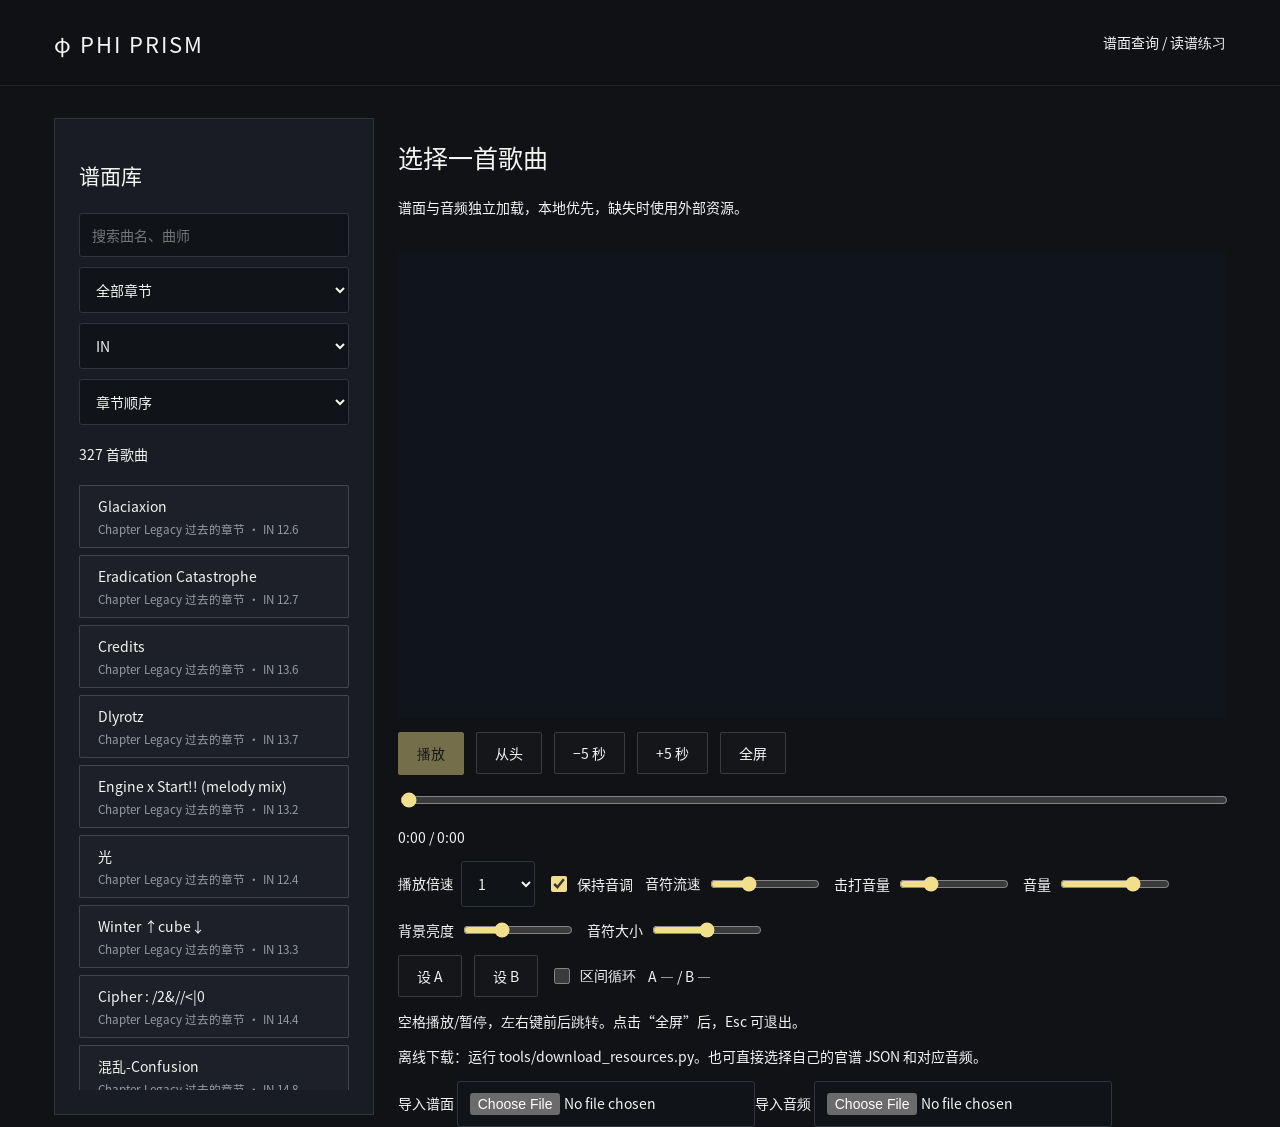
==== charts.html @ d4b22dca "Added chart viewer" ====
<!doctype html><html lang="zh-CN"><meta charset="utf-8"><meta name="viewport" content="width=device-width,initial-scale=1"><title>Phi Prism · 谱面练习</title><link rel="stylesheet" href="assets/style.css"><link rel="stylesheet" href="assets/charts.css"><script defer src="assets/charts-index.js"></script>
  <script defer src="assets/art.js?v=73f46f96a97d"></script>
  <script defer src="assets/art-data/part-001.js?v=73f46f96a97d"></script>
  <script defer src="assets/art-data/part-002.js?v=73f46f96a97d"></script>
  <script defer src="assets/art-data/part-003.js?v=73f46f96a97d"></script>
  <script defer src="assets/art-data/part-004.js?v=73f46f96a97d"></script>
  <script defer src="assets/art-data/part-005.js?v=73f46f96a97d"></script>
  <script defer src="assets/art-data/part-006.js?v=73f46f96a97d"></script>
  <script defer src="assets/art-data/part-007.js?v=73f46f96a97d"></script>
  <script defer src="assets/art-data/part-008.js?v=73f46f96a97d"></script>
  <script defer src="assets/art-data/part-009.js?v=73f46f96a97d"></script>
  <script defer src="assets/art-data/part-010.js?v=73f46f96a97d"></script>
  <script defer src="assets/art-data/part-011.js?v=73f46f96a97d"></script>
  <script defer src="assets/art-data/part-012.js?v=73f46f96a97d"></script>
  <script defer src="assets/art-data/part-013.js?v=73f46f96a97d"></script>
  <script defer src="assets/art-data/part-014.js?v=73f46f96a97d"></script>
  <script defer src="assets/art-data/part-015.js?v=73f46f96a97d"></script>
  <script defer src="assets/art-data/part-016.js?v=73f46f96a97d"></script>
  <script defer src="assets/art-data/part-017.js?v=73f46f96a97d"></script>
  <script defer src="assets/art-data/part-018.js?v=73f46f96a97d"></script>
  <script defer src="assets/art-data/part-019.js?v=73f46f96a97d"></script>
  <script defer src="assets/art-data/part-020.js?v=73f46f96a97d"></script>
  <script defer src="assets/art-data/part-021.js?v=73f46f96a97d"></script>
  <script defer src="assets/art-data/part-022.js?v=73f46f96a97d"></script>
  <script defer src="assets/art-data/part-023.js?v=73f46f96a97d"></script>
  <script defer src="assets/art-data/part-024.js?v=73f46f96a97d"></script>
  <script defer src="assets/art-data/part-025.js?v=73f46f96a97d"></script>
  <script defer src="assets/chart-engine.js"></script><script defer src="assets/chart-player.js"></script><body><header class="topbar"><a class="brand" href="index.html">φ PHI PRISM</a><span>谱面查询 / 读谱练习</span></header><main><div class="chart-browser"><aside class="panel"><h2>谱面库</h2><input id="query" placeholder="搜索曲名、曲师"><select id="chapter"><option value="">全部章节</option></select><select id="difficulty"><option>IN</option><option>EZ</option><option>HD</option><option>AT</option></select><select id="sort"><option value="chapter">章节顺序</option><option value="asc">定数从低到高</option><option value="desc">定数从高到低</option><option value="title">曲名</option></select><p id="count"></p><div id="songs"></div></aside><section><h1 id="title">选择一首歌曲</h1><p id="status" role="status">谱面与音频独立加载，本地优先，缺失时使用外部资源。</p><div id="stage"><canvas id="screen" width="1280" height="720"></canvas></div><audio id="audio" preload="auto"></audio><div class="controls"><button id="play" class="btn primary" disabled>播放</button><button id="restart" class="btn">从头</button><button id="back" class="btn">−5 秒</button><button id="forward" class="btn">+5 秒</button><button id="fullscreen" class="btn">全屏</button></div><input id="seek" type="range" min="0" max="1" step="0.01" value="0" aria-label="播放进度"><p id="time">0:00 / 0:00</p><div class="controls"><label>播放倍速 <select id="rate"><option>0.25</option><option>0.5</option><option>0.75</option><option selected>1</option><option>1.25</option><option>1.5</option><option>2</option></select></label><label><input id="pitch" type="checkbox" checked>保持音调</label><label>音符流速 <input id="speed" type="range" min="0.5" max="2" step="0.05" value="1"></label><label>击打音量 <input id="hits" type="range" min="0" max="0.8" step="0.05" value="0.2"></label><label>音量 <input id="volume" type="range" min="0" max="1" step="0.05" value="0.7"></label><label>背景亮度 <input id="brightness" type="range" min="0" max="0.6" step="0.05" value="0.2"></label><label>音符大小 <input id="size" type="range" min="0.5" max="1.5" step="0.05" value="1"></label></div><div class="controls"><button class="btn" id="markA">设 A</button><button class="btn" id="markB">设 B</button><label><input id="loop" type="checkbox">区间循环</label><span id="interval">A — / B —</span></div><p>空格播放/暂停，左右键前后跳转。点击“全屏”后，Esc 可退出。</p><p>离线下载：运行 tools/download_resources.py。也可直接选择自己的官谱 JSON 和对应音频。</p><label>导入谱面 <input type="file" id="chartFile" accept=".json"></label><label>导入音频 <input type="file" id="audioFile" accept="audio/*"></label></section></div></main></body></html>
---- assets/style.css ----
@font-face{font-family:PhiSans;src:url('PhiSans-Subset.woff') format('woff');font-weight:100 900;font-display:swap}
@font-face{font-family:Barlow;src:url('BarlowCondensed-SemiBold.ttf') format('truetype');font-weight:600;font-display:swap}
:root{color-scheme:dark;--bg:#101216;--surface:#191d23;--line:#30353d;--text:#f4f4f1;--muted:#959ca6;--accent:#f1df8b;--cyan:#91d4e2;--fc:#66ccff;--ez:#82c98c;--hd:#8abbe6;--in:#d880a4;--at:#bbbfc7;font-family:PhiSans,Inter,'Segoe UI','PingFang SC','Microsoft YaHei',sans-serif;font-synthesis:none}*{box-sizing:border-box}body{margin:0;background:var(--bg);color:var(--text);font-size:14px}button,input,select{font:inherit}button,a,input,select,summary{-webkit-tap-highlight-color:transparent}button{cursor:pointer}button{color:inherit}a{color:var(--accent);text-decoration:none}button:disabled{opacity:.45;cursor:wait}button:focus-visible,a:focus-visible,input:focus-visible,select:focus-visible,summary:focus-visible{outline:2px solid var(--cyan);outline-offset:4px}input,select{min-width:0;color:var(--text);background:#101318;border:1px solid var(--line);padding:11px 12px;border-radius:3px}input[type=checkbox]{accent-color:var(--accent);width:16px;height:16px}input[type=color]{height:40px;padding:4px;width:100%}input[type=range]{width:100%;accent-color:var(--accent);padding:0}svg{width:18px;height:18px;fill:none;stroke:currentColor;stroke-width:1.7;stroke-linecap:round;stroke-linejoin:round;flex-shrink:0}.svg-defs{position:absolute;width:0;height:0;overflow:hidden}[hidden]{display:none!important}.topbar{height:86px;border-bottom:1px solid #ffffff12;display:flex;align-items:center;justify-content:space-between;padding:0 4.2%;gap:28px;background:#101216ee}.brand{display:flex;align-items:center;gap:13px;color:var(--text);letter-spacing:2px;font-size:22px;white-space:nowrap}.brand b{font-weight:400;color:var(--accent)}.brand small{display:block;font-size:8px;letter-spacing:2.5px;margin-top:4px;color:var(--muted)}.brand-mark{font-size:45px;line-height:48px;font-family:Georgia,serif;color:var(--accent);width:40px;border-bottom:3px solid var(--accent);transform:skew(-9deg);text-align:center}.topbar nav{display:flex;align-items:stretch;align-self:stretch;gap:26px}.nav{background:none;border:0;border-bottom:2px solid transparent;padding:3px 0 0;color:var(--muted);white-space:nowrap;font-size:13px}.nav.active{color:var(--text);border-bottom-color:var(--accent)}.nav:hover{color:var(--accent)}.header-actions{display:flex;align-items:center;gap:14px}.status-dot{display:inline-block;width:6px;height:6px;background:var(--accent);border-radius:50%;box-shadow:0 0 8px #f1df8b38}.btn{display:inline-flex;justify-content:center;align-items:center;gap:9px;min-height:42px;padding:10px 18px;background:#ffffff05;border:1px solid #ffffff29;border-radius:2px;color:var(--text);font-weight:500;white-space:nowrap;transition:background .15s,border-color .15s}.btn:hover{background:#ffffff12;border-color:#ffffff66}.btn.primary{background:var(--accent);border:1px solid var(--accent);color:#191b1e}.btn.primary:hover{background:#fff0ad;border-color:#fff0ad}.btn.small{min-height:35px;padding:8px 12px;font-size:12px}.full{width:100%}.icon-btn{border:0;background:none;padding:8px;display:inline-flex;align-items:center;justify-content:center;color:var(--muted);border-radius:3px}.icon-btn:hover{background:#ffffff10;color:var(--text)}.text-btn{display:inline-flex;align-items:center;justify-content:center;gap:8px;border:0;background:none;padding:8px;color:var(--muted);font-size:13px}.text-btn:hover{color:var(--accent)}.text-link{border:0;background:none;padding:0;color:var(--accent);font-size:inherit;text-decoration:underline;text-underline-offset:4px}.danger{color:#ed9c9c}.muted{color:var(--muted)}main{max-width:1536px;margin:0 auto;padding:32px 4.2% 0}.hero{position:relative;isolation:isolate;overflow:hidden;background:#252b34;background-size:cover;background-position:center 44%;min-height:326px;border:1px solid #ffffff16;clip-path:polygon(0 0,100% 0,100% calc(100% - 25px),calc(100% - 25px) 100%,0 100%);padding:25px 32px}.hero:before{content:'';position:absolute;inset:0;background:linear-gradient(90deg,#101419e8,#11151bd6 45%,#11151b85),linear-gradient(0deg,#0a101ac9,transparent);z-index:-1}.hero-lines{position:absolute;right:20%;top:-40%;height:180%;width:180px;border-left:1px solid #ffffff16;border-right:1px solid #ffffff16;transform:skewX(-21deg);z-index:-1}.hero-top{display:flex;justify-content:space-between;align-items:center;gap:12px}.eyebrow{font-family:Barlow,'Arial Narrow',sans-serif;font-size:12px;letter-spacing:3px;font-weight:600;color:var(--muted)}.eyebrow.accent{color:var(--accent)}.source-tag{font-size:10px;letter-spacing:1px;padding:5px 8px;border:1px solid #ffffff27;color:#d5d7dc;background:#11151b40}.hero-body{display:flex;justify-content:space-between;align-items:center;margin:28px 0 22px;gap:22px}.identity{display:flex;align-items:center;gap:22px;min-width:0}.avatar{flex-shrink:0;display:grid;place-items:center;width:86px;height:86px;border:1px solid #e7deb867;background:#f1df8b0c;clip-path:polygon(12% 0,100% 0,88% 100%,0 100%);font-size:70px;color:var(--accent);font-family:Georgia,serif;background-size:cover;background-position:center}.profile-label{color:var(--muted);font-family:Barlow,sans-serif;font-size:12px;letter-spacing:2px}.profile-label span{display:inline-block;color:var(--accent);letter-spacing:1px;margin-left:12px}.identity h1{font-weight:500;margin:8px 0 9px;line-height:1.35;font-size:32px;word-break:break-word}.identity p{color:#b6bdc7;font-size:12px;margin:0;max-width:580px;line-height:1.7}.hero-rks{text-align:right;flex-shrink:0;padding-right:14px}.hero-rks>span{font-family:Barlow,sans-serif;letter-spacing:2px;font-size:12px;color:#c2c8cf}.hero-rks i{font-style:normal;font-size:10px;padding:1px 5px;color:var(--accent);border:1px solid #f1df8b70;margin-left:5px}.hero-rks strong{display:block;font-family:Barlow,sans-serif;font-weight:600;font-size:86px;line-height:1.1;letter-spacing:1px}.hero-rks em{font-style:normal;font-size:56px;color:var(--accent)}.hero-rks>div{font-size:10px;color:var(--muted);letter-spacing:.5px;margin-top:4px}.hero-bottom{display:flex;justify-content:space-between;align-items:center;border-top:1px solid #ffffff1b;padding-top:17px;gap:12px}.hero-bottom>span{font-size:11px;color:var(--muted)}.hero-bottom>div{display:flex;gap:20px;align-items:center}.onboarding{padding:38px;position:relative;overflow:hidden;display:flex;align-items:center;justify-content:space-between;border:1px solid var(--line);margin-top:28px;background:#181c22}.onboarding h2{font-weight:500;font-size:24px;margin:12px 0}.onboarding p{color:var(--muted);line-height:1.9;font-size:13px}.onboard-actions{display:flex;flex-direction:column;gap:12px;width:220px;z-index:1}.onboard-watermark{font-family:Georgia,serif;position:absolute;right:25%;top:-70px;font-size:320px;color:#ffffff03;transform:rotate(-12deg)}.metrics{display:grid;grid-template-columns:repeat(4,1fr);border:1px solid var(--line);margin-top:24px;background:#161a20}.metric{padding:20px 24px;border-right:1px solid var(--line);position:relative}.metric:last-child{border-right:0}.metric-label{font-size:11px;color:var(--muted);display:flex;justify-content:space-between}.metric-label i{font-style:normal;color:#ffffff30;font-family:Barlow;font-size:12px;letter-spacing:1px}.metric strong{font-family:Barlow,sans-serif;font-size:36px;display:block;margin-top:5px;font-weight:600}.metric strong span{font-size:15px;color:var(--muted);margin-left:5px}.metric strong.gold{color:var(--accent)}.metric p{font-size:10px;color:var(--muted);margin:4px 0 0}.section-heading{display:flex;align-items:center;justify-content:space-between;margin:38px 0 24px;gap:12px}.section-heading h2{font-size:23px;font-weight:500;margin:7px 0 0}.workspace-actions{display:flex;gap:8px}.toolbar{display:flex;align-items:center;justify-content:space-between;gap:14px;flex-wrap:wrap;margin-bottom:20px}.segments{display:flex;align-items:center;gap:4px;padding:4px;background:#1b1f25;border:1px solid var(--line)}.segment{border:0;background:none;color:var(--muted);padding:8px 17px;font-size:12px;min-height:32px}.segment.active{background:#eeeeea;color:#15181e}.segment:hover:not(.active){color:var(--accent);background:#ffffff05}.custom-n{width:68px;font-size:12px;min-height:32px;height:32px;padding:5px 8px}.toolbar-note{font-size:11px;color:var(--muted);line-height:1.8}.subheading{display:flex;align-items:center;justify-content:space-between;margin:26px 0 16px;gap:12px}.subheading h3{font-family:Barlow,sans-serif;font-size:21px;letter-spacing:2px;margin:0;font-weight:600}.subheading h3 span{font-family:inherit;font-size:12px;letter-spacing:1px;color:var(--muted);margin-left:10px}.subheading>span{font-size:11px;color:var(--muted)}.phi-heading h3{color:var(--accent)}.score-grid{display:grid;grid-template-columns:repeat(3,minmax(0,1fr));gap:16px}.score-card{border:1px solid #ffffff18;background:#202730;position:relative;overflow:hidden;isolation:isolate;min-width:0;text-align:left;padding:0;cursor:pointer;transition:border-color .18s,transform .18s;clip-path:polygon(0 0,100% 0,100% calc(100% - 13px),calc(100% - 13px) 100%,0 100%)}.score-card:hover{border-color:#f1df8b8a;transform:translateY(-3px)}.score-card .cover{position:absolute;width:100%;height:100%;inset:0;object-fit:cover;z-index:-3;opacity:.68;transition:transform .4s}.score-card:hover .cover{transform:scale(1.05)}.score-card:after{content:'';position:absolute;inset:0;z-index:-2;background:linear-gradient(90deg,#10151cc7,#10151c39),linear-gradient(0deg,#0b111bef,transparent 95%)}.card-top{display:flex;justify-content:space-between;align-items:center;height:36px;padding:0 15px;background:linear-gradient(90deg,#11182078,transparent)}.rank-no{font-family:Barlow,sans-serif;font-size:15px;letter-spacing:1px;color:#e4e7ec}.level{font-family:Barlow,sans-serif;font-weight:600;display:inline-flex;align-items:center;justify-content:center;gap:6px;min-width:51px;font-size:13px;padding:3px 7px;background:var(--level);color:#10151b;transform:skew(-10deg);white-space:nowrap}.level small{font-size:12px}.lv-EZ{--level:var(--ez)}.lv-HD{--level:var(--hd)}.lv-IN{--level:var(--in)}.lv-AT{--level:var(--at)}.card-main{padding:9px 16px 8px}.song-title{font-size:15px;font-weight:600;margin:0 0 3px;white-space:nowrap;overflow:hidden;text-overflow:ellipsis;line-height:1.5}.song-artist{font-size:10px;color:#bcc3cd;white-space:nowrap;overflow:hidden;text-overflow:ellipsis}.card-result{display:flex;align-items:center;justify-content:space-between;margin-top:10px}.score-number{font-family:Barlow,sans-serif;font-size:34px;letter-spacing:1px;line-height:1.2;font-weight:600}.card-grade{font-family:Barlow,sans-serif;font-size:33px;font-style:italic;color:#e1e4e9;padding-right:2px}.card-grade.phi{font-family:Georgia,serif;color:var(--accent);font-size:36px}.card-grade.fc{color:var(--fc)}.full-combo{color:var(--fc)!important}.card-stats{display:flex;justify-content:space-between;margin-top:1px;font-family:Barlow,sans-serif;font-size:15px;letter-spacing:.7px}.card-stats small{font-family:'Segoe UI',sans-serif;font-size:9px;letter-spacing:1px;color:#c2c7d1;margin-right:5px}.card-hint{border-top:1px solid #ffffff18;padding:8px 16px;font-size:10px;color:#d5d8de;display:flex;justify-content:space-between;gap:4px;background:#0b101853}.card-hint b{color:var(--accent);font-weight:500}.phi-card{border-color:#f1df8b66}.phi-card .card-top{background:linear-gradient(90deg,#9d862b45,transparent)}.empty-slot{height:208px;display:grid;place-content:center;text-align:center;border:1px dashed #4d4940;background:#f1df8b04;color:var(--muted);gap:8px}.empty-slot b{font-family:Georgia,serif;font-size:36px;color:#f1df8b44;font-weight:400}.empty-slot span{font-size:11px}.notice{border-left:2px solid var(--accent);background:#f1df8b08;padding:12px 16px;color:#d3cbb0;font-size:12px;line-height:1.9;margin:18px 0}.data-note{color:#777f8a;font-size:10px;line-height:1.9;margin:28px 0;text-align:center}.filterbar{display:flex;gap:10px;flex-wrap:wrap;margin-bottom:18px;align-items:center}.searchbox{position:relative;flex:1;min-width:200px}.searchbox svg{position:absolute;left:12px;top:12px;color:var(--muted)}.searchbox input{padding-left:39px;width:100%}.filterbar select{font-size:12px;max-width:240px}.range-input{width:79px;font-size:12px}.results-note{font-size:12px;color:var(--muted);margin:16px 0}.library-grid{display:grid;grid-template-columns:repeat(4,minmax(0,1fr));gap:16px}.song-tile{padding:0;background:#191e25;border:1px solid var(--line);text-align:left;overflow:hidden}.song-tile:hover{border-color:var(--accent)}.song-tile .tile-art{width:100%;aspect-ratio:16/8.5;object-fit:cover;display:block;background:#232d38}.tile-info{padding:14px}.tile-info h3{font-size:13px;white-space:nowrap;text-overflow:ellipsis;overflow:hidden;margin:0 0 5px}.tile-info p{font-size:10px;color:var(--muted);margin:0 0 12px;white-space:nowrap;text-overflow:ellipsis;overflow:hidden}.tile-levels{display:flex;gap:4px;flex-wrap:wrap}.tile-levels .level{font-size:10px;min-width:38px;padding:3px 5px}.tile-levels .level.unplayed{opacity:.4}.pagination{display:flex;gap:12px;align-items:center;justify-content:center;margin:25px 0}.pagination span{font-family:Barlow;font-size:15px;color:var(--muted)}.stats-panels{display:grid;grid-template-columns:1.4fr 1fr;gap:20px}.panel{padding:24px;background:#191d23;border:1px solid var(--line);min-width:0}.panel h3{font-size:15px;font-weight:500;margin:0 0 22px}.panel h3 small{font-family:Barlow;font-size:11px;letter-spacing:2px;color:var(--muted);margin-left:10px}.table-wrap{overflow-x:auto}table{width:100%;border-collapse:collapse;text-align:left;font-size:12px}th{font-weight:400;color:var(--muted);font-size:10px;padding:12px 10px;border-bottom:1px solid var(--line);white-space:nowrap}td{padding:14px 10px;border-bottom:1px solid #ffffff0a;white-space:nowrap}td.num{font-family:Barlow;font-size:18px}.stat-row{display:flex;align-items:center;gap:12px;margin-bottom:15px}.stat-row>strong{width:30px;font-family:Barlow;font-size:21px;font-weight:600}.stat-row>span{width:40px;text-align:right;font-family:Barlow;font-size:17px}.bar{height:7px;flex:1;background:#ffffff08;overflow:hidden}.bar i{display:block;background:var(--accent);height:100%}.large-panel{margin-top:20px}.chart-svg{width:100%;height:auto;display:block}.history-actions{display:flex;justify-content:space-between;gap:10px;margin-bottom:20px;align-items:center}.history-grid{display:grid;grid-template-columns:1fr 1.3fr;gap:20px}.snapshot{padding:15px 0;border-bottom:1px solid var(--line);display:flex;gap:15px;justify-content:space-between;align-items:center}.snapshot p{margin:3px 0;font-size:11px;color:var(--muted)}.snapshot strong{font-family:Barlow;font-size:23px;color:var(--accent)}.gain{font-family:Barlow;font-size:17px;color:var(--cyan)}.empty{text-align:center;padding:55px 20px;background:#ffffff02;border:1px dashed var(--line);color:var(--muted);line-height:2}.empty strong{display:block;font-size:16px;font-weight:500;color:var(--text)}.suggest-head{display:flex;gap:10px;align-items:center;flex-wrap:wrap;margin-bottom:20px}.suggest-head span{font-size:12px;color:var(--muted)}.suggest-head select{font-size:12px}.recommendation{font-size:12px;color:var(--muted);line-height:1.8}.chapter-label{max-width:280px;overflow:hidden;text-overflow:ellipsis}.dialog{background:#171c22;color:var(--text);border:1px solid #5b626c;box-shadow:0 30px 90px #0009;padding:28px;border-radius:3px;max-height:90dvh;max-width:calc(100vw - 32px);width:550px;overflow:auto}.dialog::backdrop{background:#080b10bb;backdrop-filter:blur(8px)}.dialog-header{display:flex;justify-content:space-between;align-items:flex-start;gap:15px;margin-bottom:20px}.dialog-header h2{font-size:24px;font-weight:500;margin:8px 0 0}.dialog-header .icon-btn{margin:-5px -5px 0 0}.dialog p{font-size:12px;line-height:1.9}.dialog label{display:block;font-size:12px;color:#c9cdd4;margin:15px 0 8px}.dialog label input:not([type=checkbox]),.dialog label select{display:block;width:100%;margin-top:8px}.token-field{display:flex;border:1px solid var(--line);background:#0f1319}.token-field input{border:0;width:100%;letter-spacing:1px;font-family:monospace;font-size:15px}.token-field .text-btn{white-space:nowrap;padding:8px 12px}.dialog label.check{display:flex;align-items:center;gap:9px;line-height:1.6;font-size:11px;margin:15px 0}.dialog-divider{height:1px;background:var(--line);margin:24px 0}.connect-alternatives{display:flex;justify-content:space-between;align-items:center;gap:10px}.dialog details{font-size:12px;color:var(--muted);margin-top:24px;line-height:1.9}.dialog summary{cursor:pointer;color:#c9cdd4}.status-message{color:var(--cyan);word-break:break-word}.status-message.error{color:#efa7a7}.song-dialog{width:860px;padding:0}.song-banner{padding:25px 28px;isolation:isolate;position:relative;overflow:hidden;min-height:235px;background:#28303b}.song-banner>img{position:absolute;inset:0;width:100%;height:100%;object-fit:cover;z-index:-2}.song-banner:after{content:'';position:absolute;inset:0;background:linear-gradient(0deg,#10151bf5,#10151b60);z-index:-1}.song-banner .icon-btn{position:absolute;right:18px;top:18px;background:#0b111b55;color:white}.song-banner .eyebrow{margin-top:80px;display:block;color:var(--accent)}.song-banner h2{margin:8px 0;font-size:28px;line-height:1.4}.song-banner p{margin:0;color:#cbd0d8}.song-body{padding:24px 28px}.song-metadata{display:flex;gap:20px;color:var(--muted);font-size:11px;margin-bottom:18px;flex-wrap:wrap}.song-level{display:grid;grid-template-columns:65px 1fr 1fr 80px;align-items:center;gap:12px;padding:15px 0;border-top:1px solid var(--line)}.song-level .score-number{font-size:30px}.song-level p{margin:0;font-size:10px;color:var(--muted)}.song-level .rks{font-family:Barlow;font-size:25px}.song-level .hint{font-size:11px;color:var(--accent);line-height:1.8;grid-column:2/-1}.song-bottom{display:flex;justify-content:flex-end;gap:10px;margin-top:22px}.export-dialog{width:1180px}.export-layout{display:grid;grid-template-columns:265px minmax(0,1fr);gap:26px}.export-options{padding-right:22px;border-right:1px solid var(--line)}.export-options label:first-child{margin-top:0}.two-col{display:grid;grid-template-columns:1fr 1fr;gap:12px}.two-col label{margin-top:14px!important}.export-options .text-btn{font-size:11px;padding:0;margin:0 0 5px;color:var(--accent)}.export-preview{min-width:0}.preview-heading{display:flex;justify-content:space-between;align-items:center;color:var(--muted);font-family:Barlow;font-size:12px;letter-spacing:2px;margin-bottom:16px}.preview-heading span:last-child{letter-spacing:.5px}#canvasWrap{padding:16px;background:repeating-conic-gradient(#12161c 0 25%,#151a21 0 50%) 50% / 20px 20px;min-height:240px;border:1px solid var(--line)}#canvasWrap canvas{width:100%;height:auto;display:block}.preview-actions{display:flex;gap:10px;justify-content:flex-end;flex-wrap:wrap;margin-top:18px}.help-dialog{width:740px}.help-dialog h3{font-size:15px;margin:25px 0 9px;font-weight:500}.help-dialog p,.help-dialog li{font-size:12px;color:#b1b8c2;line-height:1.9}.help-dialog ul{padding-left:20px}.help-dialog code{background:#0f1319;padding:2px 4px;color:var(--accent);font-size:11px}.toast{position:fixed;left:50%;bottom:24px;transform:translateX(-50%);background:#efeee5;color:#171c22;padding:12px 20px;box-shadow:0 8px 32px #0008;max-width:min(90vw,650px);z-index:10;font-size:13px;line-height:1.6;border-left:3px solid var(--accent)}footer{border-top:1px solid #ffffff10;margin-top:30px;padding:25px 4.2%;display:flex;align-items:center;justify-content:space-between;gap:15px;color:#7d8692;font-size:10px}footer>div{display:flex;align-items:center;gap:12px;letter-spacing:.5px}.footer-mark{font-family:Georgia;font-size:25px;color:var(--accent)}footer .text-link{color:#9ea6b0}.keyboard-help{font-size:11px;color:var(--muted)}.chart-foot{display:flex;justify-content:space-between;color:var(--muted);font-size:10px;margin-top:5px}.control-label{font-size:12px;color:var(--muted)}.drop-active:after{content:'松开文件，导入成绩';position:fixed;inset:16px;display:grid;place-items:center;font-size:30px;color:var(--accent);border:2px dashed var(--accent);background:#101216ee;z-index:50;pointer-events:none}.budget-control{max-width:90px}.score-card:focus-visible{outline-offset:-4px}.tag{display:inline-block;border:1px solid var(--line);padding:3px 6px;font-size:10px;color:var(--muted)}
@media(min-width:1500px){.score-card .card-main{padding:12px 19px 10px}.song-title{font-size:16px}.score-number{font-size:39px}.card-hint{padding:9px 19px}.card-stats{font-size:17px}}
@media(max-width:1150px){.topbar{gap:16px}.topbar nav{gap:16px}.brand{font-size:19px}.header-actions{gap:4px}.score-grid{gap:12px}.card-main{padding:7px 12px}.card-hint{padding:8px 12px;font-size:9px}.song-title{font-size:13px}.score-number{font-size:30px}.library-grid{grid-template-columns:repeat(3,minmax(0,1fr))}.hero{padding:23px}.identity h1{font-size:27px}.hero-rks strong{font-size:76px}.hero-rks em{font-size:48px}.avatar{width:70px;height:70px;font-size:58px}.stats-panels{grid-template-columns:1fr 1fr}}
@media(max-width:850px){.topbar{height:auto;min-height:76px;flex-wrap:wrap;padding-top:14px;gap:0}.brand{margin-bottom:10px}.header-actions{margin-left:auto;margin-bottom:10px}.topbar nav{width:100%;order:3;height:45px;justify-content:space-between;gap:12px}.nav{font-size:12px}.hero{min-height:290px}.hero-body{margin:25px 0}.identity{gap:14px}.identity h1{font-size:23px}.identity p{max-width:300px}.hero-rks strong{font-size:64px}.hero-rks em{font-size:42px}.hero-rks>span{font-size:10px;letter-spacing:1px}.hero-rks>div{font-size:9px}.hero-bottom>div{gap:8px}.hero-bottom>span{max-width:40%;line-height:1.7}.hero-bottom .btn{font-size:12px;padding:9px 12px}.hero-top .eyebrow{font-size:9px;letter-spacing:2px}.avatar{width:54px;height:54px;font-size:45px}.metrics .metric{padding:17px}.metric-label i{display:none}.metric strong{font-size:30px}.score-grid{grid-template-columns:repeat(2,minmax(0,1fr))}.phi-grid{grid-template-columns:repeat(3,minmax(0,1fr))}.phi-grid .song-artist{display:none}.phi-grid .score-number{font-size:26px}.phi-grid .card-stats{font-size:12px}.phi-grid .card-stats small{font-size:8px;margin-right:2px}.phi-grid .card-grade{font-size:25px}.phi-grid .card-hint{font-size:9px}.phi-grid .card-top{padding:0 10px}.phi-grid .rank-no{font-size:12px}.phi-grid .level{font-size:10px;min-width:42px;padding:3px 5px}.stats-panels,.history-grid{grid-template-columns:1fr}.export-layout{grid-template-columns:220px minmax(0,1fr);gap:18px}.export-options{padding-right:16px}.dialog{padding:22px}.song-dialog{padding:0}.section-heading h2{font-size:21px}.workspace-actions .btn{padding:7px 9px}.section-heading{margin-top:32px}.onboarding{padding:26px}.onboarding h2{font-size:20px}.onboard-actions{width:190px;flex-shrink:0}.onboarding p{font-size:12px}.onboarding br{display:none}}
@media(max-width:560px){main{padding:18px 16px 0}.topbar{padding-left:16px;padding-right:16px}.brand{font-size:18px}.brand-mark{font-size:36px;line-height:38px;width:32px}.brand small{font-size:7px;letter-spacing:1.8px}.header-actions .icon-btn{padding:6px}.header-actions .btn{font-size:10px;padding:7px 9px}.topbar nav{gap:8px}.nav{font-size:11px}.hero{padding:18px;min-height:325px}.hero-top{align-items:flex-start}.hero-top .eyebrow{font-size:8px;letter-spacing:1.3px}.source-tag{font-size:8px;padding:4px 6px}.hero-body{align-items:flex-start;margin:24px 0 18px;gap:10px}.identity{align-items:flex-start;gap:10px;max-width:60%}.avatar{display:none}.profile-label{font-size:9px;letter-spacing:1px}.profile-label span{display:block;font-size:10px;margin:5px 0 0}.identity h1{font-size:22px;margin-top:9px;line-height:1.4}.identity p{font-size:10px;line-height:1.8}.hero-rks{padding-right:0;align-self:center}.hero-rks strong{font-size:52px}.hero-rks em{font-size:34px}.hero-rks>span{font-size:8px;letter-spacing:.5px}.hero-rks>div{font-size:8px;max-width:140px;line-height:1.7}.hero-rks i{font-size:8px}.hero-bottom{align-items:flex-start;gap:8px;position:relative}.hero-bottom>span{font-size:9px;max-width:46%}.hero-bottom>div{gap:5px;align-items:flex-end;flex-direction:column}.hero-bottom .text-btn{font-size:10px;padding:2px}.hero-bottom .btn{font-size:10px;min-height:34px;padding:8px 10px}.metrics{grid-template-columns:repeat(2,1fr);margin-top:16px}.metric{padding:13px 16px!important;border-bottom:1px solid var(--line)}.metric:nth-child(2){border-right:0}.metric:nth-child(n+3){border-bottom:0}.metric-label{font-size:10px}.metric strong{font-size:32px}.metric p{font-size:9px}.onboarding{padding:24px;display:block;margin-top:18px}.onboarding h2{font-size:19px;line-height:1.6}.onboard-actions{width:100%;margin-top:20px;display:grid;grid-template-columns:1fr 1fr;gap:10px}.onboard-actions .text-btn{grid-column:1/-1}.onboard-actions .btn{font-size:12px;padding:8px 11px}.section-heading{align-items:flex-start;gap:15px;flex-direction:column;margin-top:28px}.section-heading .eyebrow{font-size:10px}.workspace-actions{width:100%}.workspace-actions .btn{flex:1;font-size:11px}.toolbar{gap:10px}.segment{padding:7px 13px}.toolbar-note{font-size:10px}.subheading{margin-top:23px}.subheading h3{font-size:18px}.subheading h3 span{font-size:10px;margin-left:4px}.subheading>span{font-size:9px}.score-grid{gap:10px}.score-card{clip-path:polygon(0 0,100% 0,100% calc(100% - 10px),calc(100% - 10px) 100%,0 100%)}.card-top{height:30px;padding:0 10px}.rank-no{font-size:12px}.level{font-size:11px;padding:2px 5px;min-width:43px;gap:4px}.level small{font-size:10px}.card-main{padding:8px 10px}.song-title{font-size:12px}.song-artist{font-size:8px}.score-number{font-size:28px;letter-spacing:.4px}.card-grade{font-size:27px}.card-grade.phi{font-size:30px}.card-result{margin-top:9px}.card-stats{font-size:13px;letter-spacing:.3px}.card-stats small{font-size:8px;margin-right:3px}.card-hint{padding:7px 10px;font-size:8px}.phi-grid{grid-template-columns:repeat(3,minmax(0,1fr));gap:7px}.phi-grid .card-top{padding:0 7px;height:28px}.phi-grid .rank-no{font-size:10px}.phi-grid .level{font-size:9px;min-width:35px;padding:2px 4px;gap:3px}.phi-grid .level small{font-size:9px}.phi-grid .card-main{padding:6px 7px}.phi-grid .song-title{font-size:10px}.phi-grid .score-number{font-size:22px;letter-spacing:0}.phi-grid .card-grade{display:none}.phi-grid .card-stats{font-size:11px;display:block;line-height:1.6;margin-top:4px}.phi-grid .card-stats small{font-size:7px;letter-spacing:0}.phi-grid .card-hint{display:none}.phi-grid .card-result{margin-top:6px}.empty-slot{height:133px}.empty-slot span{font-size:9px}.library-grid{grid-template-columns:repeat(2,minmax(0,1fr));gap:10px}.tile-info{padding:11px}.tile-info h3{font-size:12px}.tile-levels{gap:3px}.tile-levels .level{font-size:9px;min-width:32px;padding:2px 4px}.filterbar{gap:8px}.filterbar select{max-width:180px;flex:1;padding:10px 8px;font-size:11px}.searchbox{min-width:100%;flex-basis:100%}.panel{padding:18px}.stats-panels{gap:14px}.panel h3 small{font-size:9px;letter-spacing:1px}th,td{padding-left:7px;padding-right:7px}.dialog{max-width:calc(100vw - 22px);padding:20px;max-height:94dvh}.dialog-header h2{font-size:21px}.dialog-header .eyebrow{font-size:10px}.dialog p{font-size:11px}.connect-alternatives{flex-wrap:wrap}.song-dialog{padding:0}.song-banner{padding:22px;min-height:210px}.song-banner h2{font-size:23px}.song-body{padding:18px}.song-level{grid-template-columns:50px 1fr 1fr 45px;gap:9px}.song-level .score-number{font-size:26px}.song-level .rks{font-size:20px}.song-level .hint{font-size:10px}.song-level .card-grade{font-size:25px}.song-metadata{font-size:10px;gap:8px 18px}.export-layout{grid-template-columns:1fr}.export-options{padding:0;border:0;display:grid;grid-template-columns:1fr 1fr;gap:0 14px}.export-options .two-col{display:contents}.export-options label{margin-top:12px}.export-options>label:first-child,.export-options>.full,.export-options>.text-btn{grid-column:1/-1}.export-options .check{font-size:10px!important;margin:8px 0!important}.export-options label>input,.export-options label>select{padding:10px;font-size:12px}.export-preview{border-top:1px solid var(--line);padding-top:20px}.preview-actions .btn{flex:1;font-size:12px}#canvasWrap{padding:9px}.history-actions{align-items:flex-start;flex-direction:column}.notice{font-size:11px;padding:10px 13px}.suggest-head span{font-size:11px}.suggest-head select{font-size:11px;padding:9px}footer{padding:20px 16px;align-items:flex-start;flex-direction:column;font-size:9px;gap:8px}footer>div{gap:9px}.toast{font-size:12px;bottom:16px}.data-note{font-size:9px}}
@media(prefers-reduced-motion:reduce){*{scroll-behavior:auto!important;transition:none!important;animation:none!important}}

.connection-diagnostics{margin:14px 0;font-size:12px}.diagnose-result{white-space:pre-wrap;overflow-wrap:anywhere;word-break:break-word;max-width:100%;padding:14px;background:#0c1015;border:1px solid var(--line);font:12px/1.8 PhiSans,'Microsoft YaHei',sans-serif;color:var(--text);user-select:text}
---- assets/charts.css ----
.chart-browser{display:grid;grid-template-columns:320px minmax(0,1fr);gap:24px}.chart-browser aside{align-self:start}.chart-browser aside input,.chart-browser aside select{width:100%;margin:5px 0}#songs{max-height:68vh;overflow:auto}#songs button{display:block;width:100%;text-align:left;margin:7px 0;white-space:normal}#songs small{display:block;color:var(--muted);margin-top:4px}#screen{width:100%;height:auto;display:block;background:#10151d}#stage{background:#10151d}#stage:fullscreen{display:grid;place-items:center}#stage:fullscreen canvas{max-height:100vh;width:auto;max-width:100vw}.controls{display:flex;flex-wrap:wrap;align-items:center;gap:12px;margin:14px 0}.controls label{display:flex;align-items:center;gap:7px}.controls input[type=range]{width:110px}#seek{width:100%}#status{min-height:42px;line-height:1.7}#title{font-size:25px}@media(max-width:850px){.chart-browser{grid-template-columns:1fr}#songs{max-height:240px}.topbar{padding:16px;height:auto}.chart-browser aside{padding:16px}}
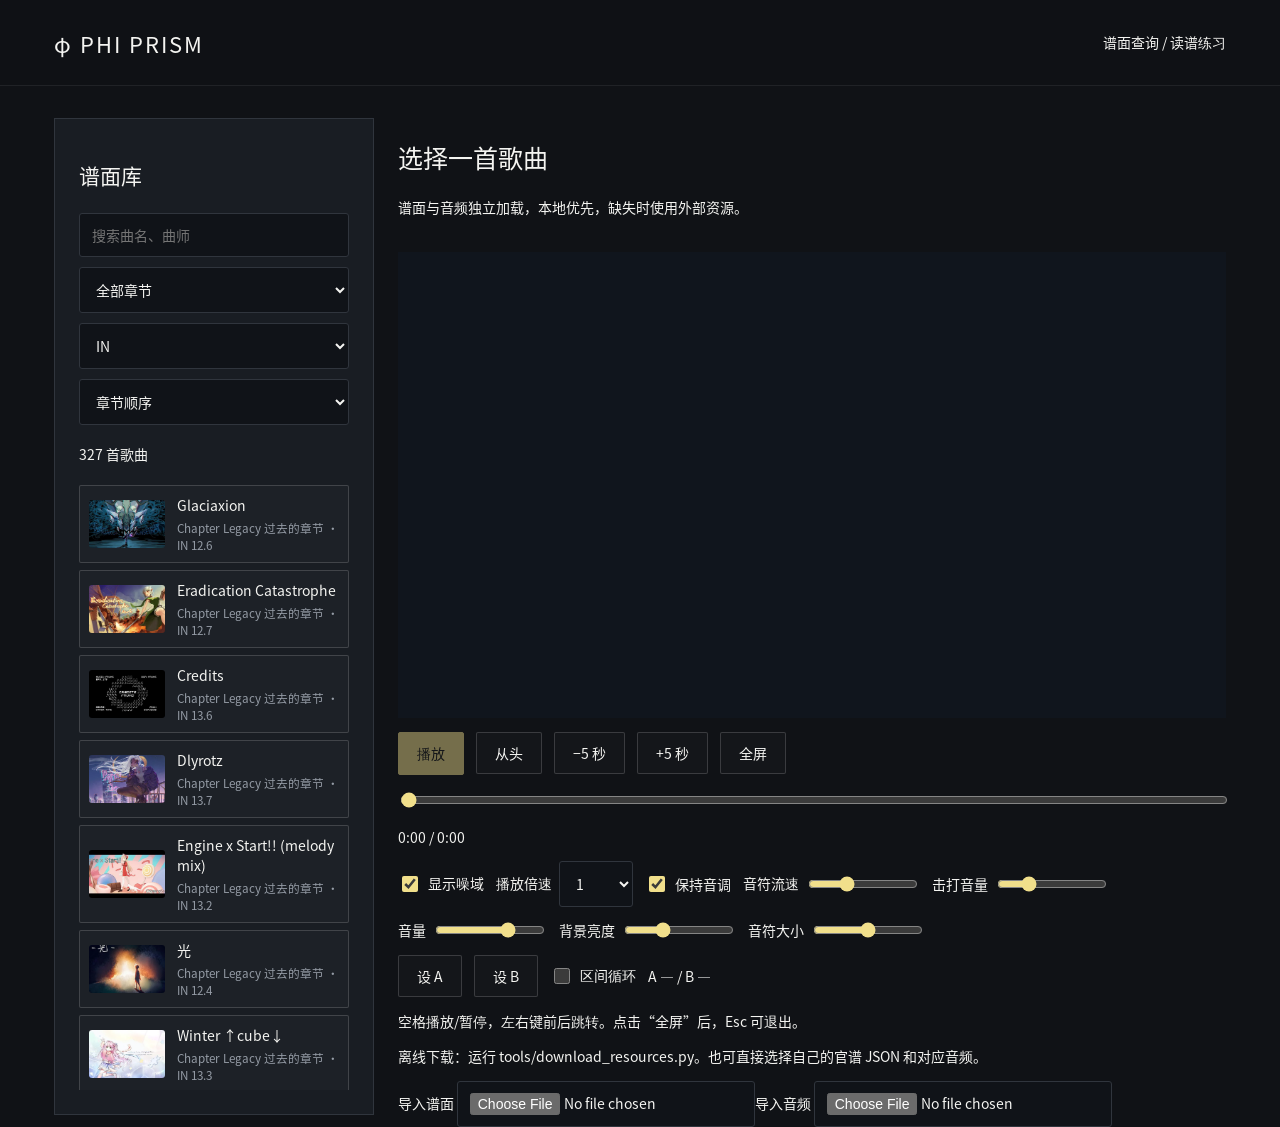
==== commit 2002c1ce: "Fixed chart viewer" ====
--- a/charts.html
+++ b/charts.html
@@ -1,4 +1,4 @@
-<!doctype html><html lang="zh-CN"><meta charset="utf-8"><meta name="viewport" content="width=device-width,initial-scale=1"><title>Phi Prism · 谱面练习</title><link rel="stylesheet" href="assets/style.css"><link rel="stylesheet" href="assets/charts.css"><script defer src="assets/charts-index.js"></script>
+<!doctype html><html lang="zh-CN"><meta charset="utf-8"><meta name="viewport" content="width=device-width,initial-scale=1"><title>Phi Prism · 谱面查询</title><link rel="stylesheet" href="assets/style.css"><link rel="stylesheet" href="assets/charts.css?v=20261030-fix1"><script defer src="assets/charts-index.js"></script>
   <script defer src="assets/art.js?v=73f46f96a97d"></script>
   <script defer src="assets/art-data/part-001.js?v=73f46f96a97d"></script>
   <script defer src="assets/art-data/part-002.js?v=73f46f96a97d"></script>
@@ -25,4 +25,4 @@
   <script defer src="assets/art-data/part-023.js?v=73f46f96a97d"></script>
   <script defer src="assets/art-data/part-024.js?v=73f46f96a97d"></script>
   <script defer src="assets/art-data/part-025.js?v=73f46f96a97d"></script>
-  <script defer src="assets/chart-engine.js"></script><script defer src="assets/chart-player.js"></script><body><header class="topbar"><a class="brand" href="index.html">φ PHI PRISM</a><span>谱面查询 / 读谱练习</span></header><main><div class="chart-browser"><aside class="panel"><h2>谱面库</h2><input id="query" placeholder="搜索曲名、曲师"><select id="chapter"><option value="">全部章节</option></select><select id="difficulty"><option>IN</option><option>EZ</option><option>HD</option><option>AT</option></select><select id="sort"><option value="chapter">章节顺序</option><option value="asc">定数从低到高</option><option value="desc">定数从高到低</option><option value="title">曲名</option></select><p id="count"></p><div id="songs"></div></aside><section><h1 id="title">选择一首歌曲</h1><p id="status" role="status">谱面与音频独立加载，本地优先，缺失时使用外部资源。</p><div id="stage"><canvas id="screen" width="1280" height="720"></canvas></div><audio id="audio" preload="auto"></audio><div class="controls"><button id="play" class="btn primary" disabled>播放</button><button id="restart" class="btn">从头</button><button id="back" class="btn">−5 秒</button><button id="forward" class="btn">+5 秒</button><button id="fullscreen" class="btn">全屏</button></div><input id="seek" type="range" min="0" max="1" step="0.01" value="0" aria-label="播放进度"><p id="time">0:00 / 0:00</p><div class="controls"><label>播放倍速 <select id="rate"><option>0.25</option><option>0.5</option><option>0.75</option><option selected>1</option><option>1.25</option><option>1.5</option><option>2</option></select></label><label><input id="pitch" type="checkbox" checked>保持音调</label><label>音符流速 <input id="speed" type="range" min="0.5" max="2" step="0.05" value="1"></label><label>击打音量 <input id="hits" type="range" min="0" max="0.8" step="0.05" value="0.2"></label><label>音量 <input id="volume" type="range" min="0" max="1" step="0.05" value="0.7"></label><label>背景亮度 <input id="brightness" type="range" min="0" max="0.6" step="0.05" value="0.2"></label><label>音符大小 <input id="size" type="range" min="0.5" max="1.5" step="0.05" value="1"></label></div><div class="controls"><button class="btn" id="markA">设 A</button><button class="btn" id="markB">设 B</button><label><input id="loop" type="checkbox">区间循环</label><span id="interval">A — / B —</span></div><p>空格播放/暂停，左右键前后跳转。点击“全屏”后，Esc 可退出。</p><p>离线下载：运行 tools/download_resources.py。也可直接选择自己的官谱 JSON 和对应音频。</p><label>导入谱面 <input type="file" id="chartFile" accept=".json"></label><label>导入音频 <input type="file" id="audioFile" accept="audio/*"></label></section></div></main></body></html>
+  <script defer src="assets/chart-noise.js?v=20261030-fix1"></script><script defer src="assets/chart-engine.js?v=20261030-fix1"></script><script defer src="assets/chart-player.js?v=20261030-fix1"></script><body><header class="topbar"><a class="brand" href="index.html">φ PHI PRISM</a><span>谱面查询 / 读谱练习</span></header><main><div class="chart-browser"><aside class="panel"><h2>谱面库</h2><input id="query" placeholder="搜索曲名、曲师"><select id="chapter"><option value="">全部章节</option></select><select id="difficulty"><option>IN</option><option>EZ</option><option>HD</option><option>AT</option></select><select id="sort"><option value="chapter">章节顺序</option><option value="asc">定数从低到高</option><option value="desc">定数从高到低</option><option value="title">曲名</option></select><p id="count"></p><div id="songs"></div></aside><section><h1 id="title">选择一首歌曲</h1><p id="status" role="status">谱面与音频独立加载，本地优先，缺失时使用外部资源。</p><div id="stage"><canvas id="screen" width="1280" height="720"></canvas></div><audio id="audio" preload="auto"></audio><div class="controls"><button id="play" class="btn primary" disabled>播放</button><button id="restart" class="btn">从头</button><button id="back" class="btn">−5 秒</button><button id="forward" class="btn">+5 秒</button><button id="fullscreen" class="btn">全屏</button></div><input id="seek" type="range" min="0" max="1" step="0.01" value="0" aria-label="播放进度"><p id="time">0:00 / 0:00</p><div class="controls"><label><input id="noise" type="checkbox" checked>显示噪域</label><label>播放倍速 <select id="rate"><option>0.25</option><option>0.5</option><option>0.75</option><option selected>1</option><option>1.25</option><option>1.5</option><option>2</option></select></label><label><input id="pitch" type="checkbox" checked>保持音调</label><label>音符流速 <input id="speed" type="range" min="0.5" max="2" step="0.05" value="1"></label><label>击打音量 <input id="hits" type="range" min="0" max="0.8" step="0.05" value="0.2"></label><label>音量 <input id="volume" type="range" min="0" max="1" step="0.05" value="0.7"></label><label>背景亮度 <input id="brightness" type="range" min="0" max="0.6" step="0.05" value="0.2"></label><label>音符大小 <input id="size" type="range" min="0.5" max="1.5" step="0.05" value="1"></label></div><div class="controls"><button class="btn" id="markA">设 A</button><button class="btn" id="markB">设 B</button><label><input id="loop" type="checkbox">区间循环</label><span id="interval">A — / B —</span></div><p>空格播放/暂停，左右键前后跳转。点击“全屏”后，Esc 可退出。</p><p>离线下载：运行 tools/download_resources.py。也可直接选择自己的官谱 JSON 和对应音频。</p><label>导入谱面 <input type="file" id="chartFile" accept=".json"></label><label>导入音频 <input type="file" id="audioFile" accept="audio/*"></label></section></div></main></body></html>
--- a/assets/charts.css
+++ b/assets/charts.css
@@ -1 +1,3 @@
 .chart-browser{display:grid;grid-template-columns:320px minmax(0,1fr);gap:24px}.chart-browser aside{align-self:start}.chart-browser aside input,.chart-browser aside select{width:100%;margin:5px 0}#songs{max-height:68vh;overflow:auto}#songs button{display:block;width:100%;text-align:left;margin:7px 0;white-space:normal}#songs small{display:block;color:var(--muted);margin-top:4px}#screen{width:100%;height:auto;display:block;background:#10151d}#stage{background:#10151d}#stage:fullscreen{display:grid;place-items:center}#stage:fullscreen canvas{max-height:100vh;width:auto;max-width:100vw}.controls{display:flex;flex-wrap:wrap;align-items:center;gap:12px;margin:14px 0}.controls label{display:flex;align-items:center;gap:7px}.controls input[type=range]{width:110px}#seek{width:100%}#status{min-height:42px;line-height:1.7}#title{font-size:25px}@media(max-width:850px){.chart-browser{grid-template-columns:1fr}#songs{max-height:240px}.topbar{padding:16px;height:auto}.chart-browser aside{padding:16px}}
+
+#songs button{display:flex;align-items:center;gap:12px;padding:9px}.song-thumb{width:76px;height:48px;object-fit:cover;flex:none;border-radius:3px}.song-thumb.placeholder{display:grid;place-items:center;background:#293242;color:var(--accent)}.song-meta{min-width:0;overflow-wrap:anywhere}
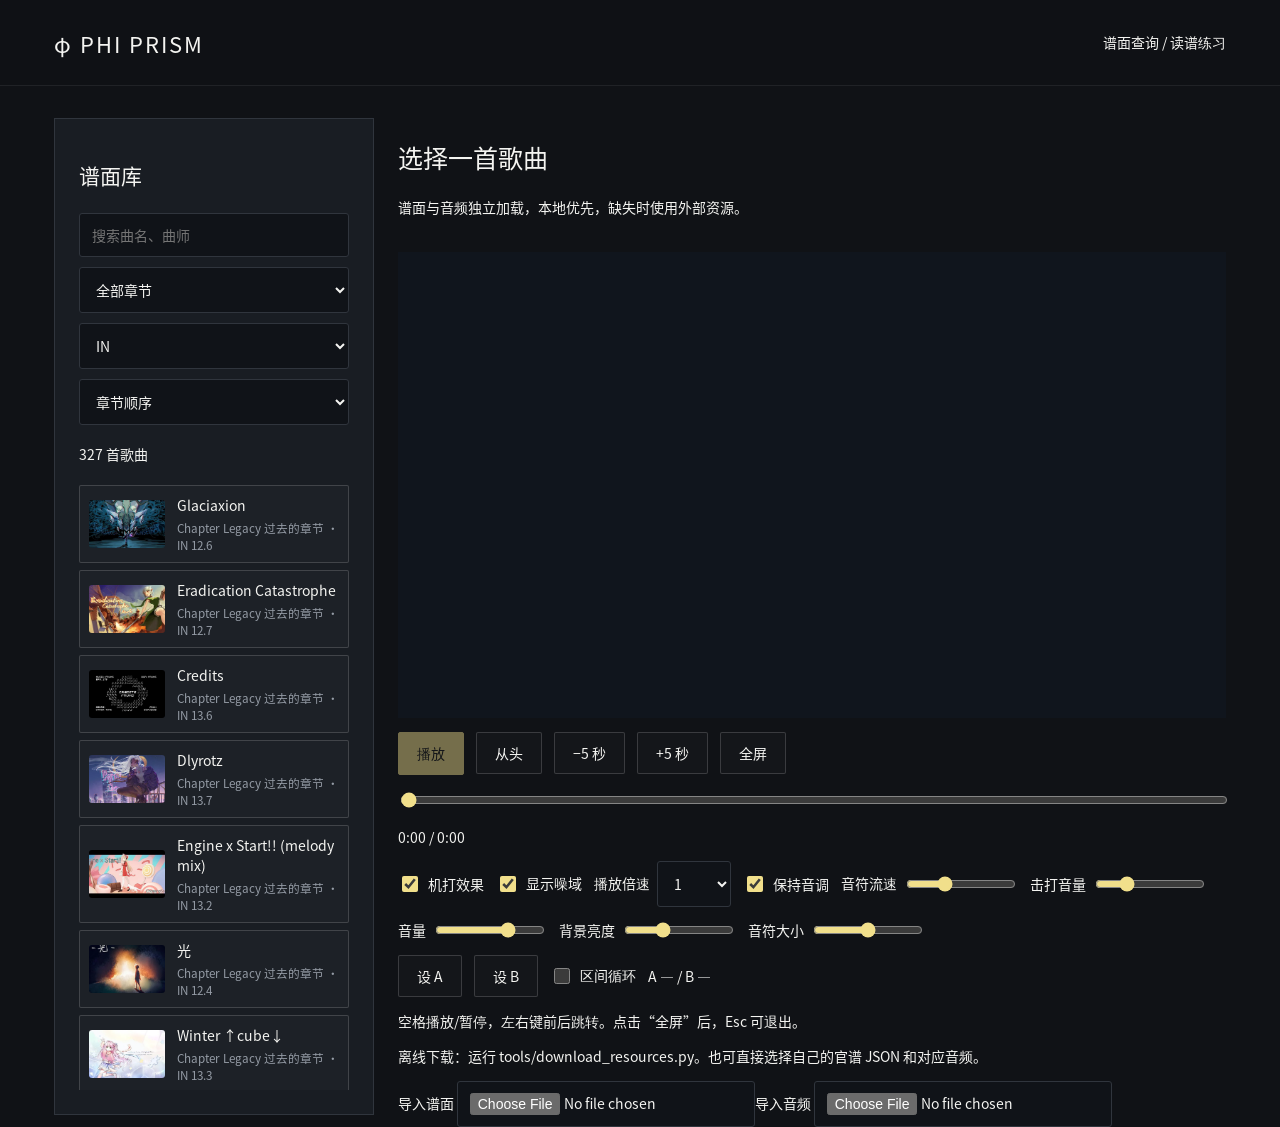
==== commit e2004eaa: "Improved chart viewer" ====
--- a/charts.html
+++ b/charts.html
@@ -1,4 +1,4 @@
-<!doctype html><html lang="zh-CN"><meta charset="utf-8"><meta name="viewport" content="width=device-width,initial-scale=1"><title>Phi Prism · 谱面查询</title><link rel="stylesheet" href="assets/style.css"><link rel="stylesheet" href="assets/charts.css?v=20261030-fix1"><script defer src="assets/charts-index.js"></script>
+<!doctype html><html lang="zh-CN"><meta charset="utf-8"><meta name="viewport" content="width=device-width,initial-scale=1"><title>Phi Prism · 谱面查询</title><link rel="stylesheet" href="assets/style.css"><link rel="stylesheet" href="assets/charts.css?v=20261030-autojudge"><script defer src="assets/charts-index.js"></script>
   <script defer src="assets/art.js?v=73f46f96a97d"></script>
   <script defer src="assets/art-data/part-001.js?v=73f46f96a97d"></script>
   <script defer src="assets/art-data/part-002.js?v=73f46f96a97d"></script>
@@ -25,4 +25,4 @@
   <script defer src="assets/art-data/part-023.js?v=73f46f96a97d"></script>
   <script defer src="assets/art-data/part-024.js?v=73f46f96a97d"></script>
   <script defer src="assets/art-data/part-025.js?v=73f46f96a97d"></script>
-  <script defer src="assets/chart-noise.js?v=20261030-fix1"></script><script defer src="assets/chart-engine.js?v=20261030-fix1"></script><script defer src="assets/chart-player.js?v=20261030-fix1"></script><body><header class="topbar"><a class="brand" href="index.html">φ PHI PRISM</a><span>谱面查询 / 读谱练习</span></header><main><div class="chart-browser"><aside class="panel"><h2>谱面库</h2><input id="query" placeholder="搜索曲名、曲师"><select id="chapter"><option value="">全部章节</option></select><select id="difficulty"><option>IN</option><option>EZ</option><option>HD</option><option>AT</option></select><select id="sort"><option value="chapter">章节顺序</option><option value="asc">定数从低到高</option><option value="desc">定数从高到低</option><option value="title">曲名</option></select><p id="count"></p><div id="songs"></div></aside><section><h1 id="title">选择一首歌曲</h1><p id="status" role="status">谱面与音频独立加载，本地优先，缺失时使用外部资源。</p><div id="stage"><canvas id="screen" width="1280" height="720"></canvas></div><audio id="audio" preload="auto"></audio><div class="controls"><button id="play" class="btn primary" disabled>播放</button><button id="restart" class="btn">从头</button><button id="back" class="btn">−5 秒</button><button id="forward" class="btn">+5 秒</button><button id="fullscreen" class="btn">全屏</button></div><input id="seek" type="range" min="0" max="1" step="0.01" value="0" aria-label="播放进度"><p id="time">0:00 / 0:00</p><div class="controls"><label><input id="noise" type="checkbox" checked>显示噪域</label><label>播放倍速 <select id="rate"><option>0.25</option><option>0.5</option><option>0.75</option><option selected>1</option><option>1.25</option><option>1.5</option><option>2</option></select></label><label><input id="pitch" type="checkbox" checked>保持音调</label><label>音符流速 <input id="speed" type="range" min="0.5" max="2" step="0.05" value="1"></label><label>击打音量 <input id="hits" type="range" min="0" max="0.8" step="0.05" value="0.2"></label><label>音量 <input id="volume" type="range" min="0" max="1" step="0.05" value="0.7"></label><label>背景亮度 <input id="brightness" type="range" min="0" max="0.6" step="0.05" value="0.2"></label><label>音符大小 <input id="size" type="range" min="0.5" max="1.5" step="0.05" value="1"></label></div><div class="controls"><button class="btn" id="markA">设 A</button><button class="btn" id="markB">设 B</button><label><input id="loop" type="checkbox">区间循环</label><span id="interval">A — / B —</span></div><p>空格播放/暂停，左右键前后跳转。点击“全屏”后，Esc 可退出。</p><p>离线下载：运行 tools/download_resources.py。也可直接选择自己的官谱 JSON 和对应音频。</p><label>导入谱面 <input type="file" id="chartFile" accept=".json"></label><label>导入音频 <input type="file" id="audioFile" accept="audio/*"></label></section></div></main></body></html>
+  <script defer src="assets/chart-noise.js?v=20261030-autojudge"></script><script defer src="assets/chart-engine.js?v=20261030-autojudge"></script><script defer src="assets/chart-player.js?v=20261030-autojudge"></script><body><header class="topbar"><a class="brand" href="index.html">φ PHI PRISM</a><span>谱面查询 / 读谱练习</span></header><main><div class="chart-browser"><aside class="panel"><h2>谱面库</h2><input id="query" placeholder="搜索曲名、曲师"><select id="chapter"><option value="">全部章节</option></select><select id="difficulty"><option>IN</option><option>EZ</option><option>HD</option><option>AT</option></select><select id="sort"><option value="chapter">章节顺序</option><option value="asc">定数从低到高</option><option value="desc">定数从高到低</option><option value="title">曲名</option></select><p id="count"></p><div id="songs"></div></aside><section><h1 id="title">选择一首歌曲</h1><p id="status" role="status">谱面与音频独立加载，本地优先，缺失时使用外部资源。</p><div id="stage"><canvas id="screen" width="1280" height="720"></canvas></div><audio id="audio" preload="auto"></audio><div class="controls"><button id="play" class="btn primary" disabled>播放</button><button id="restart" class="btn">从头</button><button id="back" class="btn">−5 秒</button><button id="forward" class="btn">+5 秒</button><button id="fullscreen" class="btn">全屏</button></div><input id="seek" type="range" min="0" max="1" step="0.01" value="0" aria-label="播放进度"><p id="time">0:00 / 0:00</p><div class="controls"><label><input id="autoJudge" type="checkbox" checked>机打效果</label><label><input id="noise" type="checkbox" checked>显示噪域</label><label>播放倍速 <select id="rate"><option>0.25</option><option>0.5</option><option>0.75</option><option selected>1</option><option>1.25</option><option>1.5</option><option>2</option></select></label><label><input id="pitch" type="checkbox" checked>保持音调</label><label>音符流速 <input id="speed" type="range" min="0.5" max="2" step="0.05" value="1"></label><label>击打音量 <input id="hits" type="range" min="0" max="0.8" step="0.05" value="0.2"></label><label>音量 <input id="volume" type="range" min="0" max="1" step="0.05" value="0.7"></label><label>背景亮度 <input id="brightness" type="range" min="0" max="0.6" step="0.05" value="0.2"></label><label>音符大小 <input id="size" type="range" min="0.5" max="1.5" step="0.05" value="1"></label></div><div class="controls"><button class="btn" id="markA">设 A</button><button class="btn" id="markB">设 B</button><label><input id="loop" type="checkbox">区间循环</label><span id="interval">A — / B —</span></div><p>空格播放/暂停，左右键前后跳转。点击“全屏”后，Esc 可退出。</p><p>离线下载：运行 tools/download_resources.py。也可直接选择自己的官谱 JSON 和对应音频。</p><label>导入谱面 <input type="file" id="chartFile" accept=".json"></label><label>导入音频 <input type="file" id="audioFile" accept="audio/*"></label></section></div></main></body></html>
